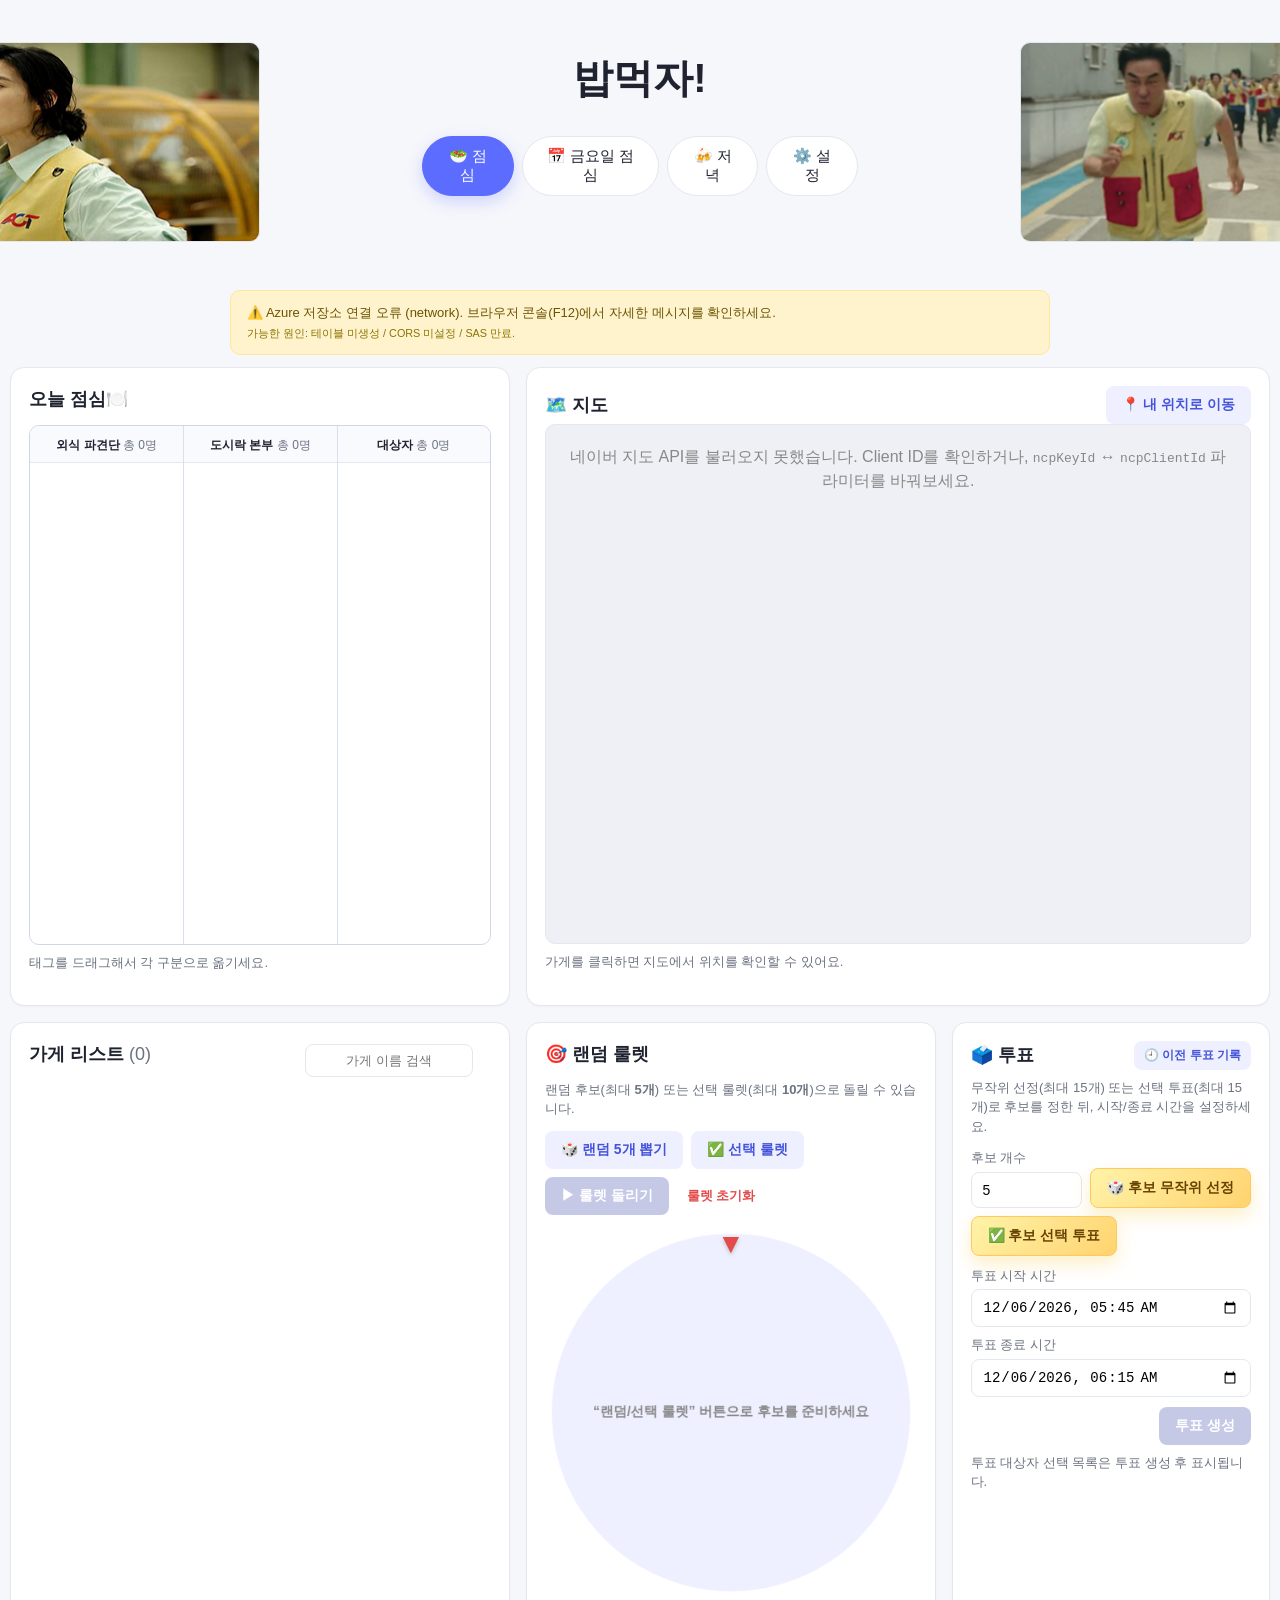
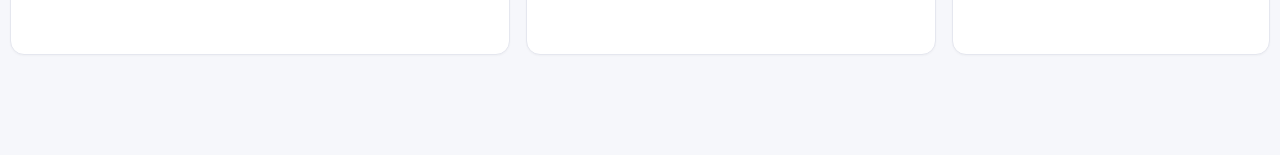
==== index.html @ 5cdc687b "Improve mobile lunch UI and assignment menu" ====
<!DOCTYPE html>
<html lang="ko">
<head>
  <meta charset="UTF-8" />
  <meta name="viewport" content="width=device-width, initial-scale=1.0" />
  <title>밥먹자!</title>
  <link rel="stylesheet" href="styles.css?v=16" />
</head>
<body>
  <div class="site-top">
    <header class="app-header">
      <h1 id="app-title">밥먹자!</h1>
    </header>

    <div class="tabs-banner-row">
    <img class="tabs-side-img left" src="assets/tabs-left.png" alt="점심 버튼 왼쪽 이미지" />
    <nav class="meal-tabs">
      <button class="meal-tab active" data-tab="lunch" type="button">🥗 점심</button>
      <button class="meal-tab" data-tab="fridayLunch" type="button">📅 금요일 점심</button>
      <button class="meal-tab" data-tab="dinner" type="button">🍻 저녁</button>
      <button class="meal-tab" data-tab="settings" type="button">⚙️ 설정</button>
      </nav>
    <img class="tabs-side-img right" src="assets/tabs-right.png" alt="설정 버튼 오른쪽 이미지" />
    </div>
  </div>
  <div id="storage-error-banner" class="storage-error hidden"></div>

  <!-- ============ MEAL PANEL (점심/저녁) ============ -->
  <main id="panel-meal" class="panel">
    <section class="card today-groups-card">
      <div class="card-header">
        <h2 id="today-group-title">오늘 점심🍽️</h2>
      </div>
      <div class="today-groups-wrap">
        <div class="today-group-col">
          <h3>외식 파견단 <span id="count-outside" class="muted">총 0명</span></h3>
          <div class="drop-zone" id="drop-outside" data-group="outside"></div>
        </div>
        <div class="today-group-col">
          <h3>도시락 본부 <span id="count-lunchbox" class="muted">총 0명</span></h3>
          <div class="drop-zone" id="drop-lunchbox" data-group="lunchbox"></div>
        </div>
        <div class="today-group-col">
          <h3>대상자 <span id="count-pool" class="muted">총 0명</span></h3>
          <div class="drop-zone pool" id="drop-pool" data-group="pool"></div>
        </div>
      </div>
      <p class="hint">태그를 드래그해서 각 구분으로 옮기세요.</p>
    </section>

    <section class="card meal-list-card">
      <div class="card-header">
        <h2>가게 리스트 <span id="store-count" class="muted">(0)</span></h2>
        <input id="store-search-main" type="text" class="store-search-input" placeholder="가게 이름 검색" />
      </div>
      <ul id="store-list" class="store-list"></ul>
    </section>

    <section class="card meal-map-card">
      <div class="card-header map-header">
        <h2>🗺️ 지도</h2>
        <button id="btn-map-my-location" class="btn btn-secondary" type="button">📍 내 위치로 이동</button>
      </div>
      <div id="map" class="map"></div>
      <p class="hint" id="map-hint">가게를 클릭하면 지도에서 위치를 확인할 수 있어요.</p>
    </section>

    <section class="card roulette-card">
      <h2>🎯 랜덤 룰렛</h2>
      <p class="hint">랜덤 후보(최대 <strong>5개</strong>) 또는 선택 룰렛(최대 <strong>10개</strong>)으로 돌릴 수 있습니다.</p>
      <div class="roulette-controls">
        <button id="btn-pick-roulette" class="btn btn-secondary">🎲 랜덤 5개 뽑기</button>
        <button id="btn-pick-roulette-selected" class="btn btn-secondary">✅ 선택 룰렛</button>
        <button id="btn-spin" class="btn btn-primary" disabled>▶ 룰렛 돌리기</button>
        <button id="btn-reset-roulette" class="btn btn-link" type="button">룰렛 초기화</button>
      </div>
      <div class="roulette-stage">
        <canvas id="roulette-canvas" width="440" height="440"></canvas>
        <div id="roulette-pointer">▼</div>
      </div>
      <div id="roulette-result" class="roulette-result"></div>
    </section>

    <section class="card vote-card">
      <div class="card-header vote-card-header">
        <h2>🗳️ 투표</h2>
        <button id="btn-vote-history" class="btn btn-secondary vote-history-btn" type="button" title="이전 투표 기록">🕘 이전 투표 기록</button>
      </div>
      <p class="hint">무작위 선정(최대 15개) 또는 선택 투표(최대 15개)로 후보를 정한 뒤, 시작/종료 시간을 설정하세요.</p>

      <div class="vote-setup">
        <div class="form-row two">
          <label>후보 개수
            <input type="number" id="vote-candidate-count" min="2" max="15" value="5" />
          </label>
          <button type="button" id="btn-pick-vote" class="btn btn-secondary vote-candidate-action">🎲 후보 무작위 선정</button>
          <button type="button" id="btn-pick-vote-selected" class="btn btn-secondary vote-candidate-action">✅ 후보 선택 투표</button>
        </div>
        <div class="form-row two">
          <label>투표 시작 시간
            <input type="datetime-local" id="vote-start" />
          </label>
          <label>투표 종료 시간
            <input type="datetime-local" id="vote-end" />
          </label>
        </div>
        <div class="form-actions">
          <button id="btn-create-vote" type="button" class="btn btn-primary" disabled>투표 생성</button>
        </div>
        <p class="hint">투표 대상자 선택 목록은 투표 생성 후 표시됩니다.</p>
      </div>

      <div id="vote-active" class="vote-active hidden">
        <div class="vote-header">
          <strong id="vote-status-label"></strong>
          <span id="vote-timer" class="muted"></span>
          <button id="btn-cancel-vote" class="btn btn-link">투표 종료/삭제</button>
        </div>
        <ul id="vote-candidates" class="vote-candidates"></ul>
        <div class="form-row">
          <label>투표 대상자 선택 *
            <select id="vote-voter-select">
              <option value="">대상자를 선택하세요</option>
            </select>
          </label>
        </div>
        <p id="vote-voter-hint" class="hint">남은 투표 가능 대상자를 선택해 투표하세요.</p>
        <h3>투표 현황</h3>
        <ul id="vote-results" class="vote-results"></ul>
      </div>
    </section>
  </main>

  <!-- ============ SETTINGS PANEL ============ -->
  <main id="panel-settings" class="panel hidden">
    <section class="card settings-tabs-card">
      <div class="settings-subtabs">
        <button class="settings-subtab active" type="button" data-settings-tab="people">대상자 추가</button>
        <button class="settings-subtab" type="button" data-settings-tab="stores">가게 등록</button>
        <button class="settings-subtab" type="button" data-settings-tab="taste-care">입맛 보호 대상자</button>
        <button class="settings-subtab" type="button" data-settings-tab="history">기록 관리</button>
      </div>
    </section>

    <section class="card settings-subpanel" data-settings-panel="people">
      <h2>👥 위(胃)대한 명단 관리</h2>
      <div class="form-row two">
        <label>대상자 이름
          <input id="person-name" type="text" placeholder="예: 홍길동" />
        </label>
        <label>직책
          <select id="person-role">
            <option value="사원 (선임)">사원 (선임)</option>
            <option value="대리">대리</option>
            <option value="과장">과장</option>
            <option value="차장">차장</option>
            <option value="부장">부장</option>
            <option value="이사">이사</option>
            <option value="팀장님">팀장님</option>
          </select>
        </label>
      </div>
      <div class="form-actions">
        <button id="btn-add-person" type="button" class="btn btn-secondary">추가</button>
      </div>
      <ul id="person-list" class="store-list"></ul>
    </section>

    <section class="card settings-subpanel hidden taste-care-panel" data-settings-panel="taste-care">
      <h2>💚 입맛 보호 대상자 관리</h2>
      <div class="form-row two taste-care-form-row">
        <label>대상자 선택
          <select id="caution-person">
            <option value="">대상자를 선택하세요</option>
          </select>
        </label>
        <label>주의 내용 태그
          <input id="caution-note" type="text" placeholder="예: 갑각류 알러지 / 회 섭취 불가" />
        </label>
      </div>
      <div class="form-actions">
        <button id="btn-add-caution" type="button" class="btn btn-secondary">주의 태그 추가</button>
        <button id="btn-caution-store-blocks" type="button" class="btn btn-secondary">못가는 가게 선택</button>
      </div>
      <p id="caution-store-block-summary" class="hint">선택된 못가는 가게가 없습니다.</p>
      <ul id="caution-list" class="store-list"></ul>
    </section>

    <section class="card settings-subpanel hidden" data-settings-panel="history">
      <div class="card-header">
        <h2>🗂️ 랜덤/후보 기록 관리</h2>
        <button id="btn-random-history-clear-all" type="button" class="btn btn-link">전체 삭제</button>
      </div>
      <p class="hint">월~금 주간 기록이며, 매주 토요일 10:00(서울)에 전체 초기화됩니다. 수동 삭제 시 비밀번호가 필요합니다.</p>
      <div class="form-row">
        <label>조회할 식사 탭
          <select id="random-history-meal">
            <option value="all">전체</option>
            <option value="lunch">점심</option>
            <option value="fridayLunch">금요일 점심</option>
            <option value="dinner">저녁</option>
          </select>
        </label>
      </div>
      <ul id="random-history-list" class="store-list"></ul>
    </section>

    <section class="card settings-subpanel hidden" data-settings-panel="stores">
      <h2>🪄 URL로 빠른 등록</h2>
      <div class="form-row">
        <label>가게 이름 검색
          <input id="store-search-settings-top" type="text" placeholder="등록 여부를 확인할 가게 이름" />
        </label>
      </div>
      <p class="hint">
        네이버 지도에서 가게 페이지의 URL을 복사해 붙여넣으면 가게 이름과 좌표를 자동으로 추출합니다.
        <br/>예: <code>https://map.naver.com/p/search/김밥천국/place/1194911319?c=...</code>
      </p>

      <div class="form-row">
        <label>등록할 식사
          <div class="radio-group" id="reg-meal-group">
            <label><input type="radio" name="reg-meal" value="lunch" checked /> 🥗 점심</label>
            <label><input type="radio" name="reg-meal" value="dinner" /> 🍻 저녁</label>
            <label><input type="radio" name="reg-meal" value="fridayLunch" /> 📅 금요일 점심</label>
          </div>
        </label>
      </div>
      <div class="form-row">
        <label>네이버 지도 URL *
          <input id="reg-url" type="url" placeholder="https://map.naver.com/p/search/.../place/..." />
        </label>
      </div>
      <div class="form-row">
        <label>메모 (선택)
          <input id="reg-memo" type="text" placeholder="예: 점심특선 9,000원 · 매운 음식 추천 등" />
        </label>
      </div>
      <div class="form-actions">
        <button id="btn-auto-add" class="btn btn-primary">URL로 자동 등록</button>
      </div>
      <div id="auto-add-status" class="auto-status"></div>

      <details class="manual-form">
        <summary>수동으로 직접 입력하기</summary>
        <form id="store-form" class="store-form">
          <div class="form-row">
            <label>가게 이름 *
              <input type="text" id="store-name" required placeholder="예: 김밥천국 강남점" />
            </label>
          </div>
          <div class="form-row">
            <label>네이버 지도 URL
              <input type="url" id="store-url" placeholder="https://map.naver.com/... (선택)" />
            </label>
          </div>
          <div class="form-row">
            <label>주소 (지도 표시용)
              <input type="text" id="store-address" placeholder="예: 서울시 강남구 테헤란로 123" />
            </label>
            <button type="button" id="btn-geocode" class="btn btn-secondary">📍 좌표 찾기</button>
          </div>
          <div class="form-row two">
            <label>위도(lat)
              <input type="number" step="any" id="store-lat" placeholder="자동 채워짐" />
            </label>
            <label>경도(lng)
              <input type="number" step="any" id="store-lng" placeholder="자동 채워짐" />
            </label>
          </div>
          <div class="form-row">
            <label>메모
              <input type="text" id="store-memo" placeholder="예: 점심특선 9,000원" />
            </label>
          </div>
          <div class="form-actions">
            <button type="submit" class="btn btn-primary">+ 등록</button>
          </div>
        </form>
      </details>
    </section>

    <section class="card settings-subpanel hidden" data-settings-panel="stores">
      <div class="card-header">
        <h2>등록된 가게 <span id="settings-store-count" class="muted">(0)</span></h2>
        <input id="store-search-settings-list" type="text" class="store-search-input" placeholder="가게 이름 검색" />
      </div>
      <p class="hint">선택한 식사 탭의 등록된 가게입니다. 좌표가 없는 가게는 “📍 지도에서 지정” 버튼으로 위치를 잡아주세요.</p>
      <ul id="settings-store-list" class="store-list"></ul>

      <div id="settings-map-wrap" class="hidden">
        <h3>📍 지도에서 좌표 지정</h3>
        <p class="hint" id="pick-mode-hint">지도 위에서 정확한 위치를 클릭해주세요. ESC로 취소.</p>
        <div id="settings-map" class="map"></div>
      </div>
    </section>
  </main>

  <footer class="app-footer"></footer>


  <!-- Naver Maps JavaScript API. Client ID is safe to expose in browser code. -->
  <!-- 만약 인증 오류가 발생하면 ncpKeyId → ncpClientId 로 바꿔보세요. -->
  <script type="text/javascript"
    src="https://oapi.map.naver.com/openapi/v3/maps.js?ncpKeyId=ufhtl7ialy&submodules=geocoder">
  </script>

  <script src="js/config.js?v=11"></script>
  <script src="js/storage.js?v=10"></script>
  <script src="js/storage-azure.js?v=10"></script>
  <script src="js/stores.js?v=9"></script>
  <script src="js/maps.js?v=11"></script>
  <script src="js/naver-api.js?v=9"></script>
  <script src="js/week-history.js?v=1"></script>
  <script src="js/roulette.js?v=11"></script>
  <script src="js/voting.js?v=10"></script>
  <script src="js/app.js?v=16"></script>
</body>
</html>
---- styles.css ----
:root {
  --bg: #f6f7fb;
  --card: #ffffff;
  --text: #1f2330;
  --muted: #6b7280;
  --primary: #5b6cff;
  --primary-dark: #4453d9;
  --secondary: #eef0ff;
  --border: #e5e7ef;
  --danger: #e44a4a;
  --success: #2bb673;
  --warn: #f5b400;
}

* { box-sizing: border-box; }
html, body { margin: 0; padding: 0; }
.hidden { display: none !important; }
body {
  font-family: -apple-system, BlinkMacSystemFont, "Segoe UI", "Apple SD Gothic Neo",
    "Malgun Gothic", "맑은 고딕", Roboto, sans-serif;
  background: var(--bg);
  color: var(--text);
  line-height: 1.5;
}

.site-top {
  display: flex;
  flex-direction: column;
  align-items: center;
  width: 100%;
  padding-bottom: 8px;
}
.app-header {
  text-align: center;
  padding: 12px 10px 8px;
  width: 100%;
  flex-shrink: 0;
}
.app-header h1 {
  margin: 0;
  font-size: 40px;
  line-height: 1.1;
  cursor: pointer;
  transform: translateY(44px);
}

.meal-tabs {
  display: flex;
  justify-content: center;
  gap: 8px;
  padding: 0;
}
.tabs-banner-row {
  display: flex;
  align-items: center;
  justify-content: center;
  gap: 12px;
  padding: 2px 10px 16px;
  width: 100%;
  max-width: 1400px;
  flex-shrink: 0;
}
.tabs-side-img {
  width: 400px;
  height: 200px;
  object-fit: cover;
  border-radius: 10px;
  border: 1px solid var(--border);
  flex-shrink: 0;
}
.tabs-side-img.left { transform: translate(-150px, -24px); }
.tabs-side-img.right { transform: translate(150px, -24px); }
.meal-tab {
  border: 1px solid var(--border);
  background: var(--card);
  color: var(--text);
  padding: 10px 20px;
  border-radius: 999px;
  font-size: 15px;
  cursor: pointer;
  transition: all .15s ease;
}
.meal-tab.active {
  background: var(--primary);
  color: #fff;
  border-color: var(--primary);
  box-shadow: 0 6px 16px rgba(91,108,255,.25);
}

main {
  max-width: 820px;
  margin: 0 auto;
  padding: 0 16px 60px;
  display: grid;
  gap: 16px;
}

.card {
  background: var(--card);
  border: 1px solid var(--border);
  border-radius: 14px;
  padding: 18px 18px 20px;
  box-shadow: 0 1px 2px rgba(0,0,0,.03);
}
.card h2 { margin: 0 0 12px; font-size: 18px; }
.card-header { display:flex; justify-content: space-between; align-items: center; gap: 10px; }
.meal-list-card .card-header {
  padding-right: 12px;
}
.meal-list-card #store-search-main {
  width: 168px;
  max-width: calc(100% - 8px);
  flex-shrink: 0;
  margin-right: 6px;
}
.store-search-input {
  width: 200px;
  max-width: 38%;
  padding: 8px 10px;
  border: 1px solid var(--border);
  border-radius: 8px;
  font-size: 13px;
  background: #fff;
  text-align: center;
}
.store-search-input:focus {
  outline: 2px solid var(--primary);
  outline-offset: -1px;
  border-color: var(--primary);
}
.map-header h2 { margin-bottom: 0; }
.muted { color: var(--muted); font-weight: normal; }
.hint { color: var(--muted); font-size: 13px; margin: 8px 0 12px; }

.store-form .form-row { display: flex; gap: 8px; align-items: end; margin-bottom: 10px; }
.store-form .form-row.two label { flex: 1; }
.store-form label {
  display: flex; flex-direction: column; gap: 4px; flex: 1;
  font-size: 13px; color: var(--muted);
}
.store-form input {
  padding: 9px 11px;
  border: 1px solid var(--border);
  border-radius: 8px;
  font-size: 14px;
  background: #fff;
  color: var(--text);
}
.store-form textarea {
  padding: 9px 11px;
  border: 1px solid var(--border);
  border-radius: 8px;
  font-size: 14px;
  background: #fff;
  color: var(--text);
  resize: vertical;
  min-height: 78px;
}
.store-form input:focus { outline: 2px solid var(--primary); outline-offset: -1px; border-color: var(--primary); }
.store-form textarea:focus { outline: 2px solid var(--primary); outline-offset: -1px; border-color: var(--primary); }
.form-actions { display: flex; justify-content: flex-end; }
.taste-care-panel .form-actions {
  gap: 8px;
}
#caution-store-block-summary {
  margin-top: 8px;
  margin-bottom: 10px;
}
#caution-note {
  min-height: 92px;
}

.btn {
  border: none;
  cursor: pointer;
  padding: 10px 16px;
  border-radius: 8px;
  font-size: 14px;
  font-weight: 600;
  transition: transform .05s ease, background .15s;
}
.btn:active { transform: translateY(1px); }
.btn-primary { background: var(--primary); color: #fff; }
.btn-primary:hover:not(:disabled) { background: var(--primary-dark); }
.btn-primary:disabled { background: #c5c9e6; cursor: not-allowed; }
.btn-secondary { background: var(--secondary); color: var(--primary-dark); }
.btn-secondary:hover { background: #e0e4ff; }
.vote-candidate-action {
  background: linear-gradient(135deg, #fff3a8 0%, #ffd36f 100%);
  color: #664100;
  border: 1px solid #ffc861;
  box-shadow: 0 8px 18px rgba(245, 180, 0, 0.22);
}
.vote-candidate-action:hover {
  background: linear-gradient(135deg, #ffe987 0%, #ffc34d 100%);
}
.btn-link { background: transparent; color: var(--danger); padding: 4px 8px; }
.btn-link:hover { text-decoration: underline; }

.store-list { list-style: none; margin: 0; padding: 0; display: grid; gap: 8px; }
.store-list li {
  display: grid;
  grid-template-columns: 1fr auto;
  gap: 8px;
  align-items: center;
  padding: 10px 12px;
  border: 1px solid var(--border);
  border-radius: 10px;
  background: #fafbff;
  cursor: pointer;
}
.store-list li:hover { background: #f1f3ff; }
.store-list li.selected { border-color: var(--primary); background: #eef0ff; }
.store-list .s-name { font-weight: 600; }
.store-list .s-meta { font-size: 12px; color: var(--muted); }
.store-list .s-actions { display: flex; gap: 6px; }
.store-list .s-actions .check-action {
  display: inline-flex;
  align-items: center;
  gap: 4px;
  font-size: 12px;
  color: var(--muted);
  padding: 0 2px;
}
.visibility-modal-backdrop {
  position: fixed;
  inset: 0;
  background: rgba(0, 0, 0, 0.35);
  display: flex;
  align-items: center;
  justify-content: center;
  z-index: 9999;
}
.visibility-modal {
  width: min(360px, calc(100% - 24px));
  background: #fff;
  border-radius: 12px;
  padding: 16px;
  border: 1px solid var(--border);
  box-shadow: 0 14px 36px rgba(0, 0, 0, 0.22);
}
.visibility-modal h3 { margin: 0 0 8px; font-size: 17px; }
.visibility-modal p { margin: 0 0 10px; font-size: 13px; }
.visibility-modal .dialog-message {
  white-space: pre-line;
}
.visibility-modal label {
  display: flex;
  align-items: center;
  gap: 8px;
  margin: 6px 0;
  font-size: 14px;
}
.visibility-modal .actions {
  margin-top: 12px;
  display: flex;
  justify-content: flex-end;
  gap: 8px;
}
.visibility-modal .actions button {
  border: 1px solid var(--border);
  background: #fff;
  border-radius: 8px;
  padding: 7px 12px;
  cursor: pointer;
}
.visibility-modal .actions button[data-action="save"] {
  background: var(--primary);
  border-color: var(--primary);
  color: #fff;
}
.visibility-modal .actions button[data-action="confirm"] {
  background: var(--primary);
  border-color: var(--primary);
  color: #fff;
}
.assignment-move-actions {
  display: grid;
  gap: 8px;
  margin: 12px 0 4px;
}
.assignment-move-actions button {
  border: 1px solid var(--border);
  background: #f4f7ff;
  color: var(--primary-dark);
  border-radius: 10px;
  padding: 12px 14px;
  font-size: 15px;
  font-weight: 800;
  cursor: pointer;
}
.assignment-move-actions button:active {
  transform: translateY(1px);
}
.app-message-modal {
  border-color: #dfe5ff;
  box-shadow: 0 18px 42px rgba(69, 88, 217, 0.18);
}
.visibility-modal .dialog-input-label {
  display: flex;
  flex-direction: column;
  align-items: stretch;
  gap: 8px;
  color: var(--muted);
}
.dialog-input {
  width: 100%;
  border: 1px solid #cfd7f4;
  border-radius: 8px;
  padding: 9px 10px;
  font-size: 14px;
  color: var(--text);
}
.vote-delete-confirm-modal {
  border-color: #dfe5ff;
  background:
    linear-gradient(180deg, #ffffff 0%, #fbfcff 100%);
  box-shadow: 0 18px 42px rgba(69, 88, 217, 0.2);
}
.vote-delete-confirm-modal h3 {
  color: #22284a;
}
.vote-delete-confirm-modal p {
  color: #66708a;
}
.vote-delete-confirm-modal input {
  border: 1px solid #cfd7f4;
  border-radius: 8px;
  padding: 8px 10px;
}
.vote-delete-confirm-modal .actions button {
  border-radius: 999px;
  padding: 7px 14px;
}
.history-clear-confirm-modal {
  border-color: #ffd9c9;
  background: linear-gradient(180deg, #fff 0%, #fff8f5 100%);
}
.admin-password-error {
  margin: -6px 0 12px;
  padding: 7px 9px;
  border-radius: 8px;
  background: #fff1f1;
  color: #d64242;
  font-size: 12px;
  font-weight: 700;
}
.admin-password-error.hidden {
  display: none;
}
.store-list .s-actions button {
  border: 1px solid var(--border);
  background: #fff;
  padding: 4px 8px;
  border-radius: 6px;
  font-size: 12px;
  cursor: pointer;
}
.store-list .s-actions .delete { color: var(--danger); }

.map {
  width: 100%;
  height: 360px;
  border-radius: 10px;
  overflow: hidden;
  border: 1px solid var(--border);
  background: #eef0f5;
}
.map-info-window {
  position: relative;
  min-width: 190px;
  padding: 8px 28px 8px 12px;
  font-size: 13px;
  line-height: 1.55;
}
.map-info-body {
  word-break: keep-all;
}
.map-info-title {
  font-size: 14px;
}
.map-info-address {
  color: #555;
}
.map-info-muted {
  color: #777;
}
.map-info-memo {
  color: var(--primary);
}
.map-info-close {
  position: absolute;
  top: 5px;
  right: 5px;
  width: 20px;
  height: 20px;
  border: 0;
  border-radius: 999px;
  background: #f3f4f8;
  color: #555;
  font-size: 15px;
  font-weight: 800;
  line-height: 20px;
  padding: 0;
  cursor: pointer;
}
.map-info-close:hover {
  background: #e8ebf5;
  color: #1f2330;
}

.roulette-controls {
  display: flex; gap: 8px; margin-bottom: 12px; flex-wrap: wrap;
  align-items: center;
}
#btn-reset-roulette {
  padding: 6px 10px;
  font-size: 13px;
}
.roulette-stage {
  position: relative;
  width: min(440px, 100%);
  max-width: 100%;
  margin: 0 auto;
}
#roulette-canvas {
  width: 100%;
  height: auto;
  display: block;
}
#roulette-pointer {
  position: absolute;
  top: -4px;
  left: 50%;
  transform: translateX(-50%);
  font-size: 28px;
  color: var(--danger);
  text-shadow: 0 2px 4px rgba(0,0,0,.2);
}
.roulette-result {
  text-align: center;
  margin-top: 12px;
  font-size: 18px;
  font-weight: 700;
  letter-spacing: 0.2px;
  line-height: 1.35;
  min-height: 24px;
  overflow-wrap: break-word;
  word-break: keep-all;
}
.roulette-result.winner {
  font-size: 24px;
  font-weight: 800;
  color: var(--primary-dark);
  text-shadow: 0 1px 0 #fff, 0 2px 6px rgba(68, 83, 217, 0.2);
}

.vote-setup .form-row { display: flex; gap: 8px; align-items: end; margin-bottom: 10px; flex-wrap: wrap; }
.vote-setup .form-row.two > button { flex: 0 0 auto; }
.vote-setup .form-row.two label { flex: 1; }
.vote-setup label { display: flex; flex-direction: column; gap: 4px; flex: 1; font-size: 13px; color: var(--muted); }
.vote-setup input { padding: 9px 11px; border: 1px solid var(--border); border-radius: 8px; font-size: 14px; }
.vote-active select {
  padding: 9px 11px;
  border: 1px solid var(--border);
  border-radius: 8px;
  font-size: 14px;
  background: #fff;
}
.vote-card-header h2 { margin-bottom: 0; }
.vote-history-btn {
  padding: 6px 10px;
  font-size: 12px;
}
.store-block-modal {
  width: min(1480px, calc(100vw - 24px));
  height: min(786px, calc(100vh - 24px));
  display: flex;
  flex-direction: column;
}
.store-block-tabs {
  display: flex;
  gap: 8px;
  margin: 8px 0 10px;
  flex-wrap: wrap;
}
.store-block-search-row {
  display: flex;
  align-items: center;
  gap: 8px;
  margin: 0 0 10px;
  flex-wrap: wrap;
}
.store-block-search-row .store-search-input {
  width: 200px;
  max-width: 200px;
}
.store-block-bulk-btn {
  border: 1px solid var(--border);
  background: #fff;
  border-radius: 8px;
  padding: 7px 10px;
  font-size: 12px;
  cursor: pointer;
}
.store-block-bulk-btn:hover {
  background: #f5f7ff;
}
.store-block-tab {
  border: 1px solid var(--border);
  background: #fff;
  border-radius: 999px;
  padding: 6px 12px;
  font-size: 13px;
  cursor: pointer;
}
.store-block-tab.active {
  background: var(--primary);
  color: #fff;
  border-color: var(--primary);
}
.store-block-list {
  border: 1px solid var(--border);
  border-radius: 10px;
  background: #fff;
  padding: 8px 10px;
  min-height: 0;
  flex: 1;
  overflow-y: auto;
}
.store-block-option {
  display: flex;
  align-items: flex-start;
  gap: 8px;
  padding: 4px 2px;
  font-size: 14px;
}
.store-block-option input[type="checkbox"] {
  margin-top: 2px;
}
.store-block-option-text {
  display: flex;
  flex-direction: column;
  gap: 2px;
}
.store-block-option-name {
  font-size: 14px;
  color: var(--text);
}
.store-block-option-memo {
  font-size: 12px;
  color: var(--muted);
}
.store-block-modal .actions {
  margin-top: 10px;
}
.caution-edit-btn {
  min-width: 34px;
  height: 28px;
  padding: 0 6px !important;
  font-size: 14px !important;
  display: inline-flex;
  align-items: center;
  justify-content: center;
}
.vote-history-modal {
  width: min(480px, calc(100% - 24px));
}
.vote-history-modal-head {
  display: flex;
  justify-content: space-between;
  align-items: center;
  gap: 10px;
  margin: 0 0 8px;
}
.vote-history-modal-head .vote-history-modal-title {
  margin: 0;
  font-size: 17px;
  font-weight: 700;
}
.vote-history-delete-btn {
  padding: 4px 10px;
  font-size: 12px;
  white-space: nowrap;
  flex-shrink: 0;
}
.vote-history-delete-btn:disabled {
  opacity: 0.45;
  cursor: not-allowed;
  text-decoration: none;
}
.vote-history-list {
  list-style: none;
  margin: 10px 0 0;
  padding: 0;
  display: grid;
  gap: 8px;
  max-height: 320px;
  overflow-y: auto;
}
.vote-history-list li {
  border: 1px solid var(--border);
  border-radius: 8px;
  background: #fafbff;
  padding: 8px 10px;
  font-size: 12px;
}
.vote-history-title {
  font-weight: 700;
  margin-bottom: 2px;
}
.vote-history-meta {
  color: var(--muted);
  font-size: 12px;
}

.vote-active { margin-top: 12px; }
.vote-active.hidden { display: none; }
.vote-header {
  display: flex; align-items: center; gap: 12px;
  padding: 10px 12px;
  background: #fff8dd;
  border-radius: 10px;
  margin-bottom: 10px;
  flex-wrap: wrap;
}
.vote-header strong { color: var(--warn); }
.vote-candidates, .vote-results { list-style: none; padding: 0; margin: 8px 0; display: grid; gap: 6px; }
.vote-candidates li {
  display: flex; justify-content: space-between; align-items: center;
  padding: 10px 12px; border: 1px solid var(--border); border-radius: 8px;
}
.vote-candidates button {
  background: var(--primary); color: #fff; border: none;
  padding: 6px 12px; border-radius: 6px; cursor: pointer;
}
.vote-candidates button:disabled { background: #c5c9e6; cursor: not-allowed; }
.vote-results li {
  display: grid;
  grid-template-columns: 1fr auto;
  gap: 6px;
  padding: 6px 12px;
  background: #fafbff;
  border-radius: 6px;
}
.vote-results .bar {
  height: 8px; background: var(--secondary); border-radius: 4px; overflow: hidden;
  grid-column: 1 / -1;
}
.vote-results .bar > div { height: 100%; background: var(--primary); }
.vote-results .voters,
.vote-results .vote-role-summary {
  font-size: 12px;
  color: var(--muted);
  grid-column: 1 / -1;
}
.vote-results .vote-role-summary {
  display: inline-flex;
  width: fit-content;
  max-width: 100%;
  padding: 2px 8px;
  border-radius: 999px;
  background: #eef2ff;
  color: #5560c9;
  font-weight: 700;
}

.panel { max-width: 820px; margin: 0 auto; padding: 0 16px 60px; display: grid; gap: 16px; }
.panel.hidden { display: none; }

#panel-meal {
  width: 100%;
  max-width: none;
  margin: 0;
  padding: 0 10px 60px;
  grid-template-columns: minmax(430px, 500px) minmax(0, 0.9fr) minmax(0, 0.7fr);
  align-items: stretch;
}
#panel-meal .today-groups-card { grid-column: 1; grid-row: 1; margin-left: 0; }
#panel-meal .meal-list-card { grid-column: 1; grid-row: 2; }
#panel-meal .meal-map-card { grid-column: 2 / 4; grid-row: 1; margin-left: 0; }
#panel-meal .roulette-card { grid-column: 2; grid-row: 2; }
#panel-meal .vote-card { grid-column: 3; grid-row: 2; }
.today-groups-card,
.meal-list-card,
.roulette-card,
.vote-card {
  height: 100%;
}

.today-groups-wrap {
  display: grid;
  grid-template-columns: repeat(3, minmax(0, 1fr));
  gap: 0;
  border: 1px solid #cfd6e6;
  border-radius: 10px;
  overflow: hidden;
  min-height: 520px;
}
.today-group-col h3 {
  margin: 0;
  font-size: 12px;
  padding: 10px 12px 8px;
  font-weight: 700;
  background: #f9fafe;
  white-space: nowrap;
  text-align: center;
}
.today-group-col {
  border-left: 1px solid #d8dfed;
}
.today-group-col:first-child {
  border-left: none;
}
.drop-zone {
  min-height: 0;
  height: calc(100% - 37px);
  border: none;
  border-top: 1px solid #e3e8f2;
  border-radius: 0;
  padding: 6px 6px;
  display: flex;
  flex-wrap: wrap;
  gap: 2px;
  align-content: flex-start;
  background: #fff;
}
.drop-zone.drag-over {
  background: #eef2ff;
}
.person-tag {
  display: inline-flex;
  align-items: center;
  gap: 0;
  padding: 0 8px;
  border-radius: 999px;
  font-size: 13px;
  font-weight: 600;
  color: #1f2330;
  border: 1px solid #dbe2ff;
  background: #f4f7ff;
  cursor: grab;
  width: 142px;
  height: 28px;
  justify-content: center;
  white-space: nowrap;
  overflow: hidden;
  text-overflow: ellipsis;
}
.person-tag-label {
  overflow: hidden;
  text-overflow: ellipsis;
}
.drop-zone.pool { min-height: 0; }

#panel-settings {
  max-width: 1120px;
}
.settings-tabs-card { padding-bottom: 12px; }
.settings-subtabs {
  display: flex;
  gap: 8px;
  flex-wrap: wrap;
}
.settings-subtab {
  border: 1px solid var(--border);
  background: #fff;
  padding: 8px 12px;
  border-radius: 999px;
  cursor: pointer;
  font-size: 13px;
}
.settings-subtab.active {
  background: var(--primary);
  color: #fff;
  border-color: var(--primary);
}

#person-list {
  display: grid;
  grid-auto-flow: column;
  grid-template-rows: repeat(7, minmax(42px, auto));
  grid-auto-columns: minmax(210px, 230px);
  gap: 8px;
  overflow-x: auto;
  overflow-y: hidden;
  padding-bottom: 4px;
}
#person-list li {
  min-width: 210px;
}
#person-list .s-meta {
  font-size: 11px;
}
.taste-care-form-row label {
  flex: 1;
}
.settings-subpanel .form-row label {
  display: flex;
  flex-direction: column;
  gap: 6px;
  color: var(--muted);
  font-size: 13px;
}
.settings-subpanel .form-row input,
.settings-subpanel .form-row textarea,
.settings-subpanel .form-row select {
  width: 100%;
  padding: 10px 12px;
  border: 1px solid var(--border);
  border-radius: 8px;
  font-size: 14px;
  background: #fff;
}
.settings-subpanel .form-row textarea {
  resize: vertical;
}
.settings-subpanel .form-row input:focus,
.settings-subpanel .form-row textarea:focus,
.settings-subpanel .form-row select:focus {
  outline: 2px solid var(--primary);
  outline-offset: -1px;
  border-color: var(--primary);
}
.taste-care-panel #caution-person,
.taste-care-panel #caution-note {
  min-height: 42px;
  height: 42px;
}
.caution-tags {
  display: flex;
  flex-wrap: wrap;
  gap: 6px;
}
.caution-chip {
  border: 1px solid #dbe2ff;
  background: #f4f7ff;
  color: #1f2330;
  border-radius: 999px;
  padding: 4px 10px;
  font-size: 12px;
  cursor: pointer;
}
.caution-chip:hover {
  background: #e9eeff;
}

.meal-list-card #store-list {
  max-height: 520px;
  overflow-y: auto;
  padding-right: 4px;
}
.meal-map-card .map { height: 520px; }

.radio-group { display: flex; gap: 14px; padding: 4px 0; }
.radio-group label {
  flex-direction: row !important; align-items: center !important;
  gap: 6px !important; font-size: 14px !important; color: var(--text) !important;
  cursor: pointer;
}
#reg-meal-group {
  flex-wrap: nowrap;
  overflow-x: auto;
  gap: 18px;
  padding-bottom: 2px;
}
#reg-meal-group label {
  white-space: nowrap;
  min-width: max-content;
  font-size: 13px !important;
}
#reg-meal-group input[type="radio"] {
  transform: scale(1.15);
  margin-right: 2px;
}

.manual-form { margin-top: 14px; border-top: 1px dashed var(--border); padding-top: 10px; }
.manual-form summary {
  cursor: pointer; color: var(--primary-dark); font-size: 14px;
  padding: 6px 0; user-select: none;
}
.manual-form[open] summary { margin-bottom: 8px; }

.auto-status {
  margin-top: 12px; font-size: 13px; min-height: 20px;
  padding: 0 4px;
}
.auto-status.success { color: var(--success); }
.auto-status.warn    { color: #b07b00; }
.auto-status.error   { color: var(--danger); }

.store-list .s-badge {
  display: inline-block; font-size: 11px; padding: 1px 6px;
  border-radius: 4px; margin-left: 6px; vertical-align: middle;
}
.store-list .s-badge.warn { background: #fff3cd; color: #8a6d00; }

.store-list .s-actions .pick {
  color: var(--primary-dark); border-color: var(--primary);
}

#settings-map-wrap { margin-top: 14px; }
#settings-map-wrap.hidden { display: none; }
#settings-map { height: 320px; }

/* ============ Storage Error Banner ============ */
.storage-error {
  max-width: 820px;
  margin: 0 auto 12px;
  padding: 12px 16px;
  background: #fff3cd;
  border: 1px solid #ffe69c;
  color: #6b5400;
  border-radius: 10px;
  font-size: 13px;
}
.storage-error.hidden { display: none; }
.storage-error small { color: #8a7400; }

.app-footer { text-align: center; color: var(--muted); padding: 20px; }
.app-footer code { background: #eef0ff; padding: 1px 6px; border-radius: 4px; }

@media (max-width: 560px) {
  body {
    background: #101116;
    color: #f1f2ff;
  }
  .site-top {
    padding-bottom: 4px;
  }
  .app-header {
    padding: 8px 8px 0;
  }
  .app-header h1 {
    position: relative;
    z-index: 1;
    font-size: 30px;
    transform: translateY(22px);
    color: #f4f5ff;
    text-shadow: 0 2px 8px rgba(0, 0, 0, 0.45);
  }
  .tabs-banner-row {
    flex-direction: column;
    align-items: center;
    gap: 8px;
    padding: 0 10px 12px;
  }
  .tabs-side-img {
    width: min(80vw, 320px);
    height: clamp(112px, 32vw, 150px);
    max-height: none;
    object-fit: cover;
    transform: none !important;
    border-color: #4a4b55;
    filter: brightness(0.62);
  }
  .meal-tabs {
    width: 100%;
    display: grid;
    grid-template-columns: repeat(4, minmax(0, 1fr));
    gap: 8px;
    padding: 0;
  }
  .meal-tab {
    min-width: 0;
    min-height: 56px;
    padding: 7px 6px;
    border-radius: 999px;
    background: #4a4a4d;
    border-color: #4c4d57;
    color: #edeef8;
    font-size: 15px;
    line-height: 1.25;
    white-space: normal;
    word-break: keep-all;
  }
  .meal-tab.active {
    background: #2634ce;
    border-color: #2634ce;
    box-shadow: 0 7px 18px rgba(38, 52, 206, 0.42);
  }
  #panel-meal {
    grid-template-columns: 1fr;
    gap: 16px;
    padding: 0 10px 56px;
  }
  #panel-meal .today-groups-card,
  #panel-meal .meal-list-card,
  #panel-meal .meal-map-card,
  #panel-meal .roulette-card,
  #panel-meal .vote-card {
    grid-column: auto;
    grid-row: auto;
    margin-left: 0;
  }
  .card {
    background: #1b1b1f;
    border-color: #45464f;
    border-radius: 12px;
    padding: 16px 14px 18px;
    box-shadow: none;
  }
  .card h2 {
    color: #f2f3ff;
    font-size: 22px;
    line-height: 1.25;
  }
  .muted {
    color: #aaacba;
  }
  .hint {
    color: #b4b5c2;
    font-size: 13px;
  }
  .card-header {
    align-items: flex-start;
  }
  .today-groups-wrap {
    grid-template-columns: 1fr;
    gap: 0;
    min-height: 0;
    border-color: #45464f;
    background: #18191e;
  }
  .today-group-col {
    border-left: none;
    border-top: 1px solid #444650;
  }
  .today-group-col:first-child { border-top: none; }
  .today-group-col h3 {
    background: #18191e;
    color: #f0f1ff;
    font-size: 17px;
    padding: 12px 10px 10px;
  }
  .drop-zone {
    min-height: 96px;
    height: auto;
    gap: 6px;
    padding: 10px 8px;
    background: #17171a;
    border-top-color: #3f414b;
  }
  .drop-zone.drag-over {
    background: #22273f;
  }
  .person-tag {
    width: calc(50% - 3px);
    min-width: 0;
    height: 34px;
    padding: 0 8px;
    background: #161820;
    border-color: #4b5274;
    color: #f5f6ff;
    font-size: 14px;
    cursor: pointer;
  }
  .person-tag:active {
    background: #252d72;
  }
  #person-list {
    grid-auto-flow: row;
    grid-template-rows: none;
    grid-template-columns: 1fr;
    overflow: visible;
  }
  .meal-list-card #store-list { max-height: none; overflow: visible; }
  .store-list li {
    background: #17181d;
    border-color: #3f414d;
    color: #f1f2ff;
  }
  .store-list li:hover {
    background: #20222b;
  }
  .store-list li.selected {
    background: #252d72;
    border-color: #6671ff;
  }
  .store-list .s-meta {
    color: #b4b5c2;
  }
  .meal-map-card .map {
    height: 360px;
    border-color: #4a4b55;
  }
  .store-form .form-row { flex-direction: column; align-items: stretch; }
  .store-form .form-row.two { flex-direction: row; }
  .roulette-controls {
    display: grid;
    grid-template-columns: repeat(2, minmax(0, 1fr));
    gap: 10px;
  }
  .roulette-controls .btn {
    width: 100%;
  }
  #btn-spin {
    grid-column: 1;
  }
  #btn-reset-roulette {
    align-self: center;
    justify-self: start;
    padding: 8px 4px;
  }
  .roulette-stage {
    width: min(100%, 360px);
  }
  .roulette-result {
    color: #f2f3ff;
  }
  .vote-setup .form-row {
    flex-direction: column;
    align-items: stretch;
  }
  .vote-setup .form-row.two {
    display: grid;
    grid-template-columns: 1fr;
    align-items: stretch;
  }
  .vote-setup .form-row.two > button,
  .vote-setup .form-row.two label {
    width: 100%;
  }
  .vote-setup input,
  .vote-active select,
  .settings-subpanel .form-row input,
  .settings-subpanel .form-row textarea,
  .settings-subpanel .form-row select,
  .store-form input,
  .store-form textarea {
    background: #2a2a2d;
    border-color: #4a4b55;
    color: #f2f3ff;
  }
  .btn {
    min-height: 44px;
    border-radius: 10px;
  }
  .btn-secondary {
    background: #4b4d60;
    color: #dce0ff;
  }
  .btn-primary {
    background: #2634ce;
  }
  .vote-candidate-action {
    background: #402000;
    border-color: #9a560e;
    color: #ffe7bd;
    box-shadow: 0 8px 22px rgba(154, 86, 14, 0.2);
  }
  .visibility-modal-backdrop {
    background: rgba(0, 0, 0, 0.58);
  }
  .visibility-modal {
    background: #1d1d22;
    border-color: #4c4d57;
    color: #f2f3ff;
  }
  .visibility-modal .actions button {
    background: #30313a;
    border-color: #575967;
    color: #f2f3ff;
  }
  .assignment-move-modal {
    background: #1d1d22;
  }
  .assignment-move-actions button {
    background: #252a5f;
    border-color: #6068dd;
    color: #f2f3ff;
  }
  #btn-map-my-location { width: 100%; margin-top: 10px; }
  .store-search-input {
    width: 100%;
    max-width: none;
    margin-top: 8px;
    background: #2a2a2d;
    border-color: #4a4b55;
    color: #f2f3ff;
  }
  .store-block-search-row .store-search-input {
    max-width: none;
  }
}
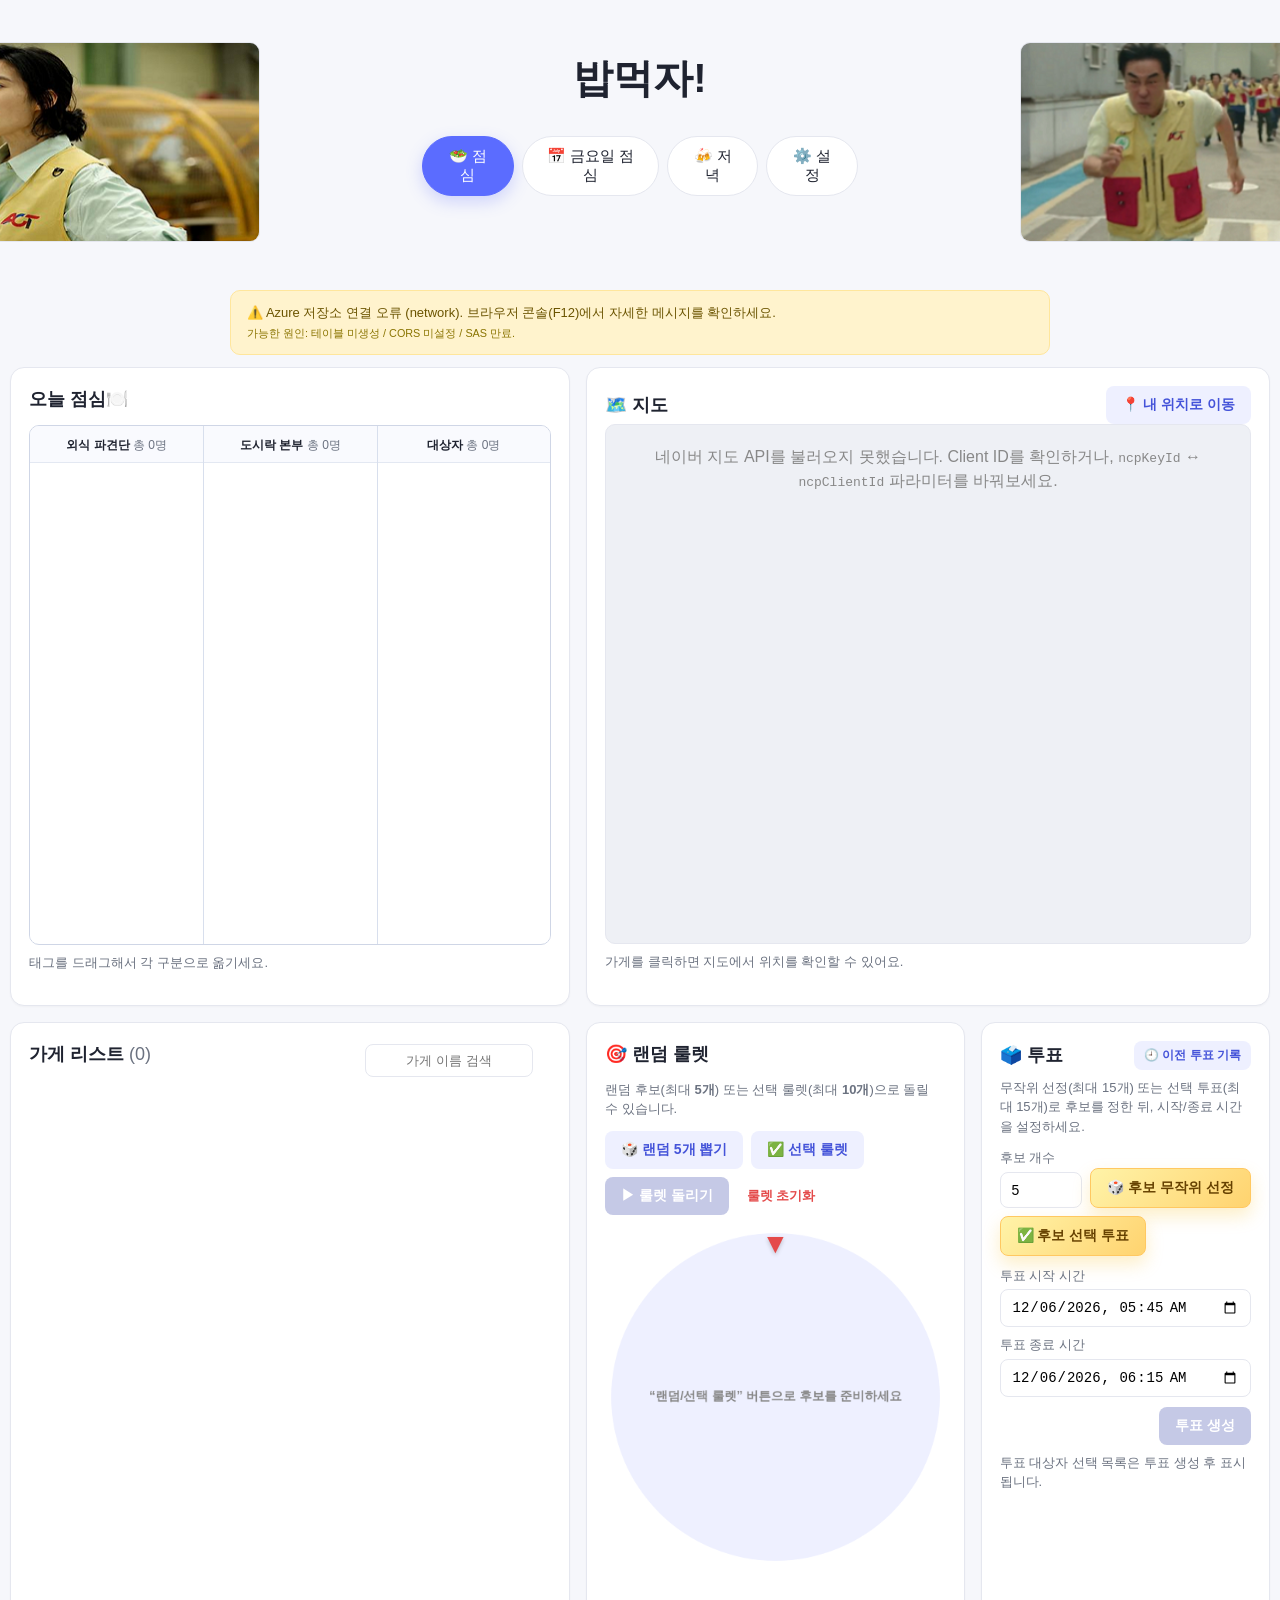
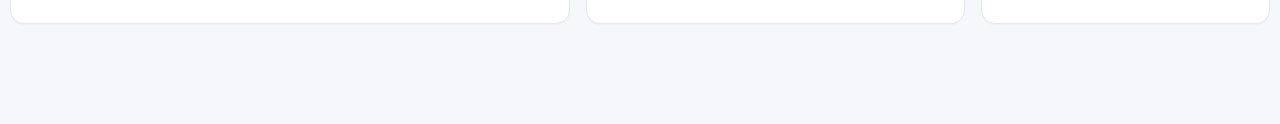
==== commit 7cac32c4: "Improve assignment name width and pin guidance" ====
--- a/index.html
+++ b/index.html
@@ -4,7 +4,7 @@
   <meta charset="UTF-8" />
   <meta name="viewport" content="width=device-width, initial-scale=1.0" />
   <title>밥먹자!</title>
-  <link rel="stylesheet" href="styles.css?v=16" />
+  <link rel="stylesheet" href="styles.css?v=19" />
 </head>
 <body>
   <div class="site-top">
@@ -306,14 +306,14 @@
   </script>
 
   <script src="js/config.js?v=11"></script>
-  <script src="js/storage.js?v=10"></script>
-  <script src="js/storage-azure.js?v=10"></script>
+  <script src="js/storage.js?v=11"></script>
+  <script src="js/storage-azure.js?v=11"></script>
   <script src="js/stores.js?v=9"></script>
   <script src="js/maps.js?v=11"></script>
   <script src="js/naver-api.js?v=9"></script>
   <script src="js/week-history.js?v=1"></script>
   <script src="js/roulette.js?v=11"></script>
   <script src="js/voting.js?v=10"></script>
-  <script src="js/app.js?v=16"></script>
+  <script src="js/app.js?v=19"></script>
 </body>
 </html>
--- a/styles.css
+++ b/styles.css
@@ -291,6 +291,35 @@
 }
 .assignment-move-actions button:active {
   transform: translateY(1px);
+}
+.assignment-pin-modal {
+  width: min(420px, calc(100% - 24px));
+}
+.assignment-pin-help {
+  display: grid;
+  gap: 6px;
+  margin: 8px 0 12px;
+  padding: 10px 12px;
+  border: 1px solid #dfe5ff;
+  border-radius: 10px;
+  background: #f7f8ff;
+  color: #556070;
+  font-size: 13px;
+}
+.assignment-pin-help div {
+  display: grid;
+  grid-template-columns: 76px 1fr;
+  gap: 10px;
+  align-items: start;
+}
+.assignment-pin-help strong {
+  color: #3441c4;
+  white-space: nowrap;
+}
+.assignment-pin-help span {
+  min-width: 0;
+  word-break: keep-all;
+  overflow-wrap: anywhere;
 }
 .app-message-modal {
   border-color: #dfe5ff;
@@ -673,7 +702,7 @@
   max-width: none;
   margin: 0;
   padding: 0 10px 60px;
-  grid-template-columns: minmax(430px, 500px) minmax(0, 0.9fr) minmax(0, 0.7fr);
+  grid-template-columns: minmax(500px, 560px) minmax(0, 0.85fr) minmax(0, 0.65fr);
   align-items: stretch;
 }
 #panel-meal .today-groups-card { grid-column: 1; grid-row: 1; margin-left: 0; }
@@ -732,7 +761,8 @@
   display: inline-flex;
   align-items: center;
   gap: 0;
-  padding: 0 8px;
+  position: relative;
+  padding: 0 28px 0 8px;
   border-radius: 999px;
   font-size: 13px;
   font-weight: 600;
@@ -740,16 +770,53 @@
   border: 1px solid #dbe2ff;
   background: #f4f7ff;
   cursor: grab;
-  width: 142px;
+  width: min(168px, calc(100% - 4px));
   height: 28px;
   justify-content: center;
   white-space: nowrap;
   overflow: hidden;
   text-overflow: ellipsis;
 }
+.person-tag.is-pinned {
+  border-color: #8190ff;
+  background: #eef0ff;
+}
+.person-tag.is-pin-paused {
+  border-style: dashed;
+}
 .person-tag-label {
+  min-width: 0;
+  width: 100%;
+  text-align: center;
   overflow: hidden;
   text-overflow: ellipsis;
+}
+.person-pin-btn {
+  position: absolute;
+  right: 4px;
+  top: 50%;
+  transform: translateY(-50%);
+  width: 22px;
+  height: 22px;
+  border: 0;
+  border-radius: 999px;
+  background: transparent;
+  color: #6b7280;
+  font-size: 13px;
+  line-height: 22px;
+  padding: 0;
+  cursor: pointer;
+  opacity: 0.52;
+}
+.person-pin-btn:hover,
+.person-tag.is-pinned .person-pin-btn {
+  opacity: 1;
+}
+.person-tag.is-pin-active .person-pin-btn {
+  color: var(--primary-dark);
+}
+.person-tag.is-pin-paused .person-pin-btn {
+  filter: grayscale(1);
 }
 .drop-zone.pool { min-height: 0; }
 
@@ -934,32 +1001,44 @@
   .app-header h1 {
     position: relative;
     z-index: 1;
-    font-size: 30px;
-    transform: translateY(22px);
+    font-size: 32px;
+    transform: none;
     color: #f4f5ff;
     text-shadow: 0 2px 8px rgba(0, 0, 0, 0.45);
   }
   .tabs-banner-row {
-    flex-direction: column;
+    display: grid;
+    grid-template-areas: "left" "right" "tabs";
+    justify-items: center;
     align-items: center;
-    gap: 8px;
-    padding: 0 10px 12px;
+    gap: 0;
+    padding: 6px 10px 16px;
   }
   .tabs-side-img {
-    width: min(80vw, 320px);
-    height: clamp(112px, 32vw, 150px);
+    width: min(78vw, 320px);
+    height: clamp(106px, 30vw, 144px);
     max-height: none;
     object-fit: cover;
     transform: none !important;
     border-color: #4a4b55;
     filter: brightness(0.62);
   }
+  .tabs-side-img.left {
+    grid-area: left;
+    border-radius: 12px 12px 0 0;
+  }
+  .tabs-side-img.right {
+    grid-area: right;
+    border-top: 0;
+    border-radius: 0 0 12px 12px;
+  }
   .meal-tabs {
+    grid-area: tabs;
     width: 100%;
     display: grid;
     grid-template-columns: repeat(4, minmax(0, 1fr));
     gap: 8px;
-    padding: 0;
+    padding: 14px 0 0;
   }
   .meal-tab {
     min-width: 0;
@@ -974,6 +1053,10 @@
     white-space: normal;
     word-break: keep-all;
   }
+  .meal-tab[data-tab="fridayLunch"] {
+    text-align: center;
+    justify-content: center;
+  }
   .meal-tab.active {
     background: #2634ce;
     border-color: #2634ce;
@@ -1048,7 +1131,7 @@
     width: calc(50% - 3px);
     min-width: 0;
     height: 34px;
-    padding: 0 8px;
+    padding: 0 28px 0 8px;
     background: #161820;
     border-color: #4b5274;
     color: #f5f6ff;
@@ -1058,6 +1141,14 @@
   .person-tag:active {
     background: #252d72;
   }
+  .person-tag.is-pinned {
+    border-color: #7580ef;
+    background: #1b2140;
+  }
+  .person-pin-btn {
+    color: #d9dcff;
+    opacity: 0.75;
+  }
   #person-list {
     grid-auto-flow: row;
     grid-template-rows: none;
@@ -1083,6 +1174,15 @@
   .meal-map-card .map {
     height: 360px;
     border-color: #4a4b55;
+  }
+  .map-header {
+    align-items: center;
+  }
+  .map-header h2 {
+    flex: 0 0 auto;
+    margin-bottom: 0;
+    font-size: 18px;
+    white-space: nowrap;
   }
   .store-form .form-row { flex-direction: column; align-items: stretch; }
   .store-form .form-row.two { flex-direction: row; }
@@ -1165,12 +1265,24 @@
   .assignment-move-modal {
     background: #1d1d22;
   }
+  .assignment-pin-help {
+    background: #181b2a;
+    border-color: #4c4d67;
+    color: #d6d8ea;
+  }
+  .assignment-pin-help strong {
+    color: #aeb6ff;
+  }
   .assignment-move-actions button {
     background: #252a5f;
     border-color: #6068dd;
     color: #f2f3ff;
   }
-  #btn-map-my-location { width: 100%; margin-top: 10px; }
+  #btn-map-my-location {
+    flex: 1 1 auto;
+    width: auto;
+    margin-top: 0;
+  }
   .store-search-input {
     width: 100%;
     max-width: none;
@@ -1183,3 +1295,281 @@
     max-width: none;
   }
 }
+
+@media (min-width: 561px) and (max-width: 1024px) {
+  body {
+    background: #101116;
+    color: #f1f2ff;
+  }
+  .site-top {
+    padding-bottom: 14px;
+  }
+  .app-header {
+    padding: 18px 12px 4px;
+  }
+  .app-header h1 {
+    position: relative;
+    z-index: 1;
+    font-size: 38px;
+    transform: none;
+    color: #f4f5ff;
+    text-shadow: 0 2px 8px rgba(0, 0, 0, 0.45);
+  }
+  .tabs-banner-row {
+    display: grid;
+    grid-template-areas:
+      "left right"
+      "tabs tabs";
+    grid-template-columns: repeat(2, minmax(0, 1fr));
+    justify-items: center;
+    align-items: center;
+    gap: 12px 16px;
+    max-width: 920px;
+    padding: 4px 18px 14px;
+    margin: 0 auto;
+  }
+  .tabs-side-img {
+    width: min(42vw, 390px);
+    height: clamp(140px, 22vw, 220px);
+    max-height: none;
+    object-fit: cover;
+    transform: none !important;
+    border-color: #4a4b55;
+    filter: brightness(0.62);
+  }
+  .tabs-side-img.left { grid-area: left; }
+  .tabs-side-img.right { grid-area: right; }
+  .meal-tabs {
+    grid-area: tabs;
+    width: min(100%, 640px);
+    display: grid;
+    grid-template-columns: repeat(4, minmax(0, 1fr));
+    gap: 10px;
+    padding: 2px 0 0;
+  }
+  .meal-tab {
+    min-width: 0;
+    min-height: 70px;
+    padding: 8px 8px;
+    border-radius: 999px;
+    background: #4a4a4d;
+    border-color: #4c4d57;
+    color: #edeef8;
+    font-size: 18px;
+    line-height: 1.22;
+    white-space: normal;
+    word-break: keep-all;
+  }
+  .meal-tab[data-tab="fridayLunch"] {
+    text-align: center;
+    justify-content: center;
+  }
+  .meal-tab.active {
+    background: #2634ce;
+    border-color: #2634ce;
+    box-shadow: 0 7px 18px rgba(38, 52, 206, 0.42);
+  }
+  #panel-meal {
+    display: grid;
+    grid-template-columns: repeat(2, minmax(0, 1fr));
+    gap: 16px;
+    padding: 0 18px 60px;
+  }
+  #panel-meal .today-groups-card {
+    grid-column: 1;
+    grid-row: 1;
+    margin-left: 0;
+  }
+  #panel-meal .meal-map-card {
+    grid-column: 2;
+    grid-row: 1;
+    margin-left: 0;
+  }
+  #panel-meal .meal-list-card {
+    grid-column: 1;
+    grid-row: 2;
+  }
+  #panel-meal .roulette-card {
+    grid-column: 2;
+    grid-row: 2;
+  }
+  #panel-meal .vote-card {
+    grid-column: 1 / -1;
+    grid-row: 3;
+  }
+  .card {
+    background: #1b1b1f;
+    border-color: #45464f;
+    border-radius: 12px;
+    padding: 16px 16px 18px;
+    box-shadow: none;
+  }
+  .card h2 {
+    color: #f2f3ff;
+    font-size: 20px;
+    line-height: 1.25;
+  }
+  .muted {
+    color: #aaacba;
+  }
+  .hint {
+    color: #b4b5c2;
+    font-size: 13px;
+  }
+  .map-header {
+    align-items: center;
+    gap: 8px;
+  }
+  .map-header h2 {
+    flex: 0 0 auto;
+    margin-bottom: 0;
+    font-size: 17px;
+    white-space: nowrap;
+  }
+  #btn-map-my-location {
+    flex: 1 1 auto;
+    min-width: 0;
+    width: auto;
+    margin-top: 0;
+    padding: 9px 10px;
+  }
+  .today-groups-wrap {
+    grid-template-columns: 1fr;
+    min-height: 0;
+    border-color: #45464f;
+    background: #18191e;
+  }
+  .today-group-col {
+    border-left: none;
+    border-top: 1px solid #444650;
+  }
+  .today-group-col:first-child {
+    border-top: none;
+  }
+  .today-group-col h3 {
+    background: #18191e;
+    color: #f0f1ff;
+    font-size: 16px;
+  }
+  .drop-zone {
+    min-height: 86px;
+    height: auto;
+    gap: 6px;
+    padding: 10px 8px;
+    background: #17171a;
+    border-top-color: #3f414b;
+  }
+  .person-tag {
+    width: calc(50% - 3px);
+    min-width: 0;
+    height: 32px;
+    padding: 0 28px 0 8px;
+    background: #161820;
+    border-color: #4b5274;
+    color: #f5f6ff;
+    cursor: pointer;
+  }
+  .person-tag:active {
+    background: #252d72;
+  }
+  .person-tag.is-pinned {
+    border-color: #7580ef;
+    background: #1b2140;
+  }
+  .person-pin-btn {
+    color: #d9dcff;
+    opacity: 0.75;
+  }
+  .meal-map-card .map {
+    height: 500px;
+    border-color: #4a4b55;
+  }
+  .meal-list-card #store-list {
+    max-height: 500px;
+  }
+  .store-list li {
+    background: #17181d;
+    border-color: #3f414d;
+    color: #f1f2ff;
+  }
+  .store-list li:hover {
+    background: #20222b;
+  }
+  .store-list li.selected {
+    background: #252d72;
+    border-color: #6671ff;
+  }
+  .store-list .s-meta {
+    color: #b4b5c2;
+  }
+  .btn {
+    min-height: 44px;
+    border-radius: 10px;
+  }
+  .btn-secondary {
+    background: #4b4d60;
+    color: #dce0ff;
+  }
+  .btn-primary {
+    background: #2634ce;
+  }
+  .roulette-controls {
+    display: grid;
+    grid-template-columns: repeat(2, minmax(0, 1fr));
+    gap: 10px;
+  }
+  .roulette-controls .btn {
+    width: 100%;
+  }
+  #btn-reset-roulette {
+    align-self: center;
+    justify-self: start;
+  }
+  .roulette-stage {
+    width: min(100%, 380px);
+  }
+  .roulette-result {
+    color: #f2f3ff;
+  }
+  .vote-setup input,
+  .vote-active select,
+  .settings-subpanel .form-row input,
+  .settings-subpanel .form-row textarea,
+  .settings-subpanel .form-row select,
+  .store-form input,
+  .store-form textarea,
+  .store-search-input {
+    background: #2a2a2d;
+    border-color: #4a4b55;
+    color: #f2f3ff;
+  }
+  .visibility-modal-backdrop {
+    background: rgba(0, 0, 0, 0.58);
+  }
+  .visibility-modal {
+    background: #1d1d22;
+    border-color: #4c4d57;
+    color: #f2f3ff;
+  }
+  .visibility-modal .actions button {
+    background: #30313a;
+    border-color: #575967;
+    color: #f2f3ff;
+  }
+  .assignment-move-modal {
+    background: #1d1d22;
+  }
+  .assignment-pin-help {
+    background: #181b2a;
+    border-color: #4c4d67;
+    color: #d6d8ea;
+  }
+  .assignment-pin-help strong {
+    color: #aeb6ff;
+  }
+  .assignment-move-actions button {
+    background: #252a5f;
+    border-color: #6068dd;
+    color: #f2f3ff;
+  }
+}
